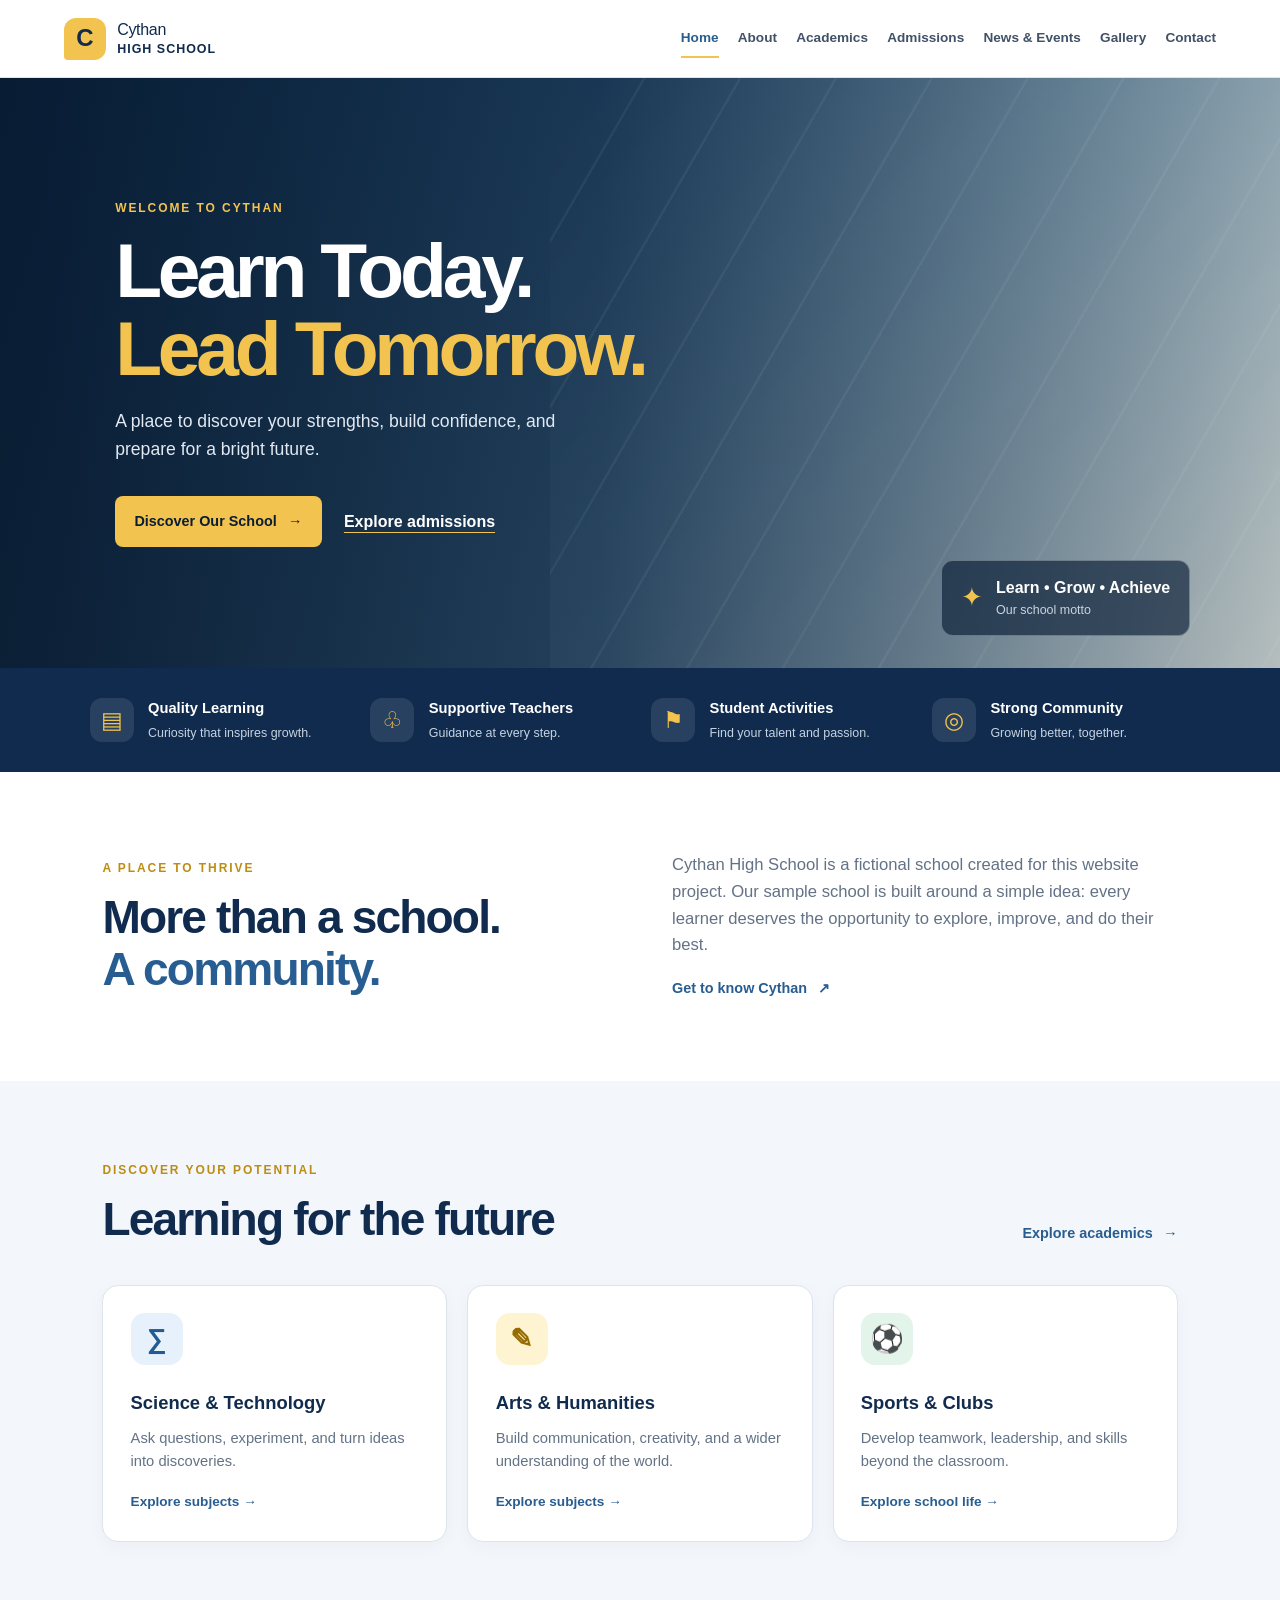
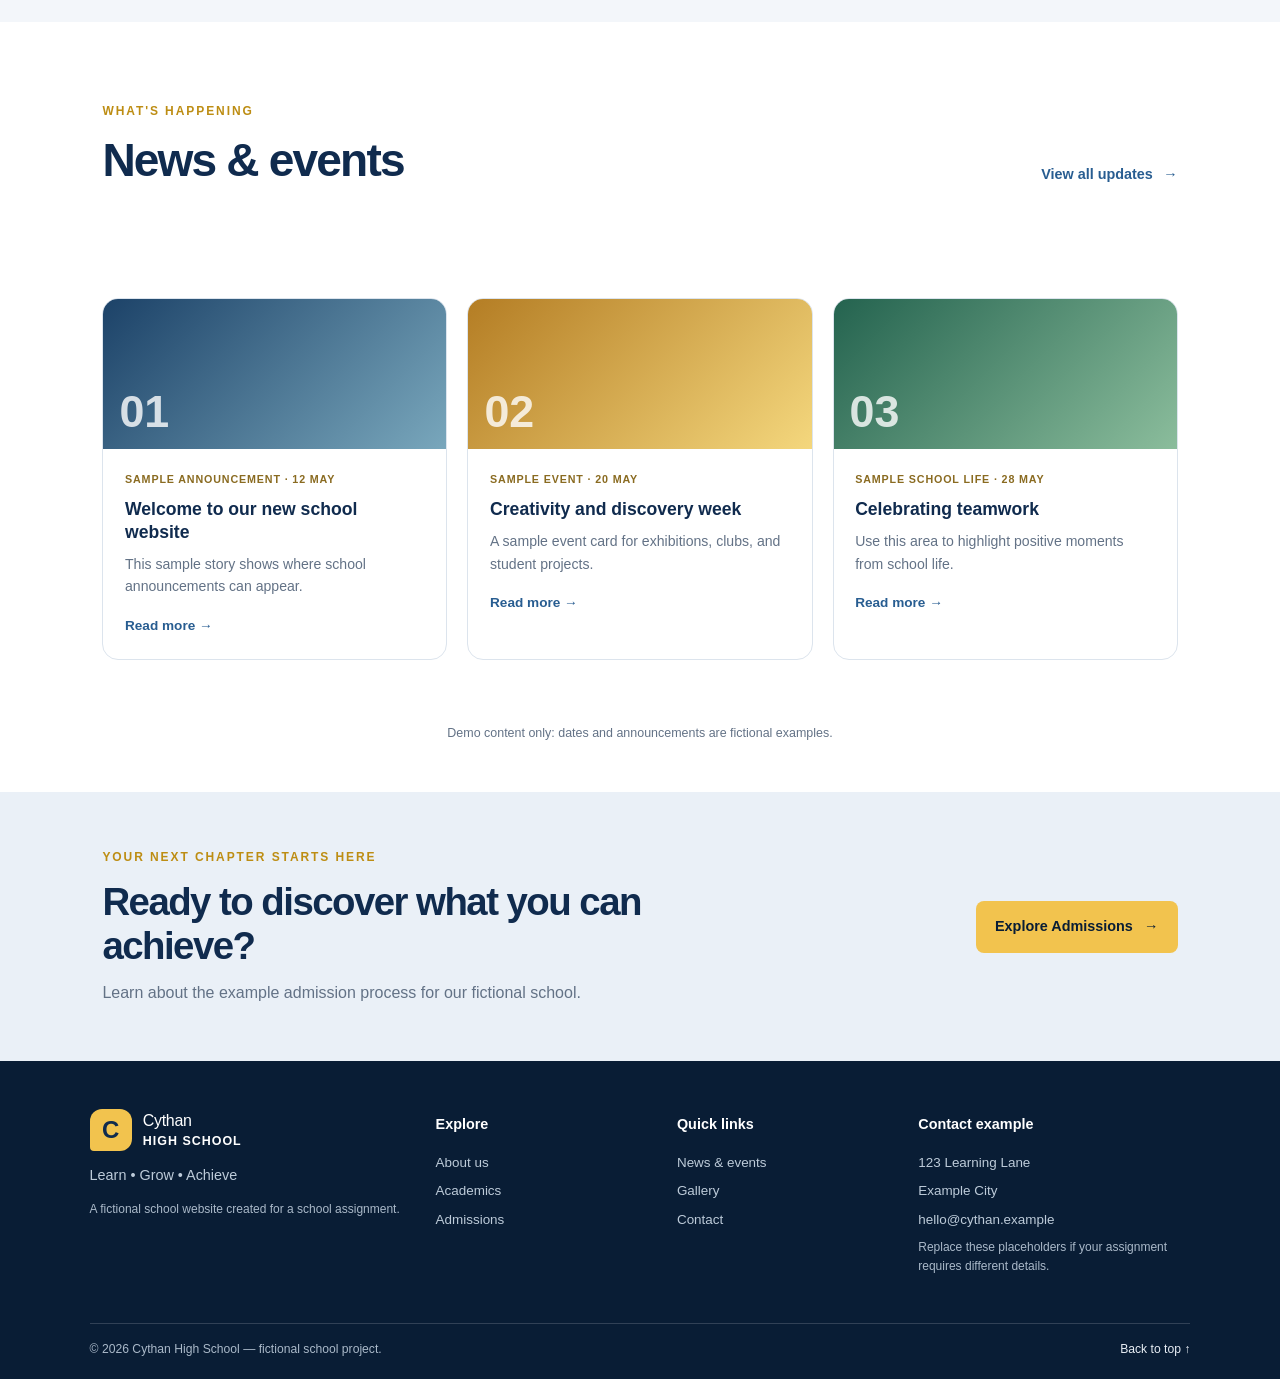
==== index.html @ 55f79c88 "Sample site" ====
<!DOCTYPE html>
<html lang="en">
<head>
  <meta charset="UTF-8">
  <meta name="viewport" content="width=device-width, initial-scale=1.0">
  <meta name="description" content="Welcome to Cythan High School — learn, grow, and achieve.">
  <title>Cythan High School | Learn • Grow • Achieve</title>
  <link rel="stylesheet" href="css/style.css">
  <script src="js/script.js" defer></script>
</head>
<body>
  <a class="skip-link" href="#main">Skip to content</a>

  <header class="site-header">
    <a class="brand" href="index.html" aria-label="Cythan High School home">
      <span class="brand-mark" aria-hidden="true">C</span>
      <span class="brand-text">Cythan <strong>High School</strong></span>
    </a>

    <button class="menu-toggle" type="button" aria-expanded="false" aria-controls="site-nav">
      <span class="menu-icon" aria-hidden="true">☰</span>
      <span class="sr-only">Toggle navigation</span>
    </button>

    <nav class="site-nav" id="site-nav" aria-label="Main navigation">
      <a class="active" href="index.html">Home</a>
      <a href="about.html">About</a>
      <a href="academics.html">Academics</a>
      <a href="admissions.html">Admissions</a>
      <a href="news.html">News &amp; Events</a>
      <a href="gallery.html">Gallery</a>
      <a href="contact.html">Contact</a>
    </nav>
  </header>

  <main id="main">
    <section class="hero">
      <div class="hero-content">
        <p class="eyebrow">WELCOME TO CYTHAN</p>
        <h1>Learn Today.<br><span>Lead Tomorrow.</span></h1>
        <p class="hero-copy">A place to discover your strengths, build confidence, and prepare for a bright future.</p>
        <div class="hero-actions">
          <a class="button button-gold" href="about.html">Discover Our School <span aria-hidden="true">→</span></a>
          <a class="text-link" href="admissions.html">Explore admissions</a>
        </div>
      </div>
      <div class="hero-note">
        <span class="note-icon" aria-hidden="true">✦</span>
        <span><strong>Learn • Grow • Achieve</strong><small>Our school motto</small></span>
      </div>
    </section>

    <section class="quick-facts" aria-label="School highlights">
      <article class="fact">
        <span class="fact-icon" aria-hidden="true">▤</span>
        <div><h2>Quality Learning</h2><p>Curiosity that inspires growth.</p></div>
      </article>
      <article class="fact">
        <span class="fact-icon" aria-hidden="true">♧</span>
        <div><h2>Supportive Teachers</h2><p>Guidance at every step.</p></div>
      </article>
      <article class="fact">
        <span class="fact-icon" aria-hidden="true">⚑</span>
        <div><h2>Student Activities</h2><p>Find your talent and passion.</p></div>
      </article>
      <article class="fact">
        <span class="fact-icon" aria-hidden="true">◎</span>
        <div><h2>Strong Community</h2><p>Growing better, together.</p></div>
      </article>
    </section>

    <section class="section intro-section">
      <div class="section-heading">
        <p class="eyebrow">A PLACE TO THRIVE</p>
        <h2>More than a school.<br><span>A community.</span></h2>
      </div>
      <div class="intro-copy">
        <p>Cythan High School is a fictional school created for this website project. Our sample school is built around a simple idea: every learner deserves the opportunity to explore, improve, and do their best.</p>
        <a class="arrow-link" href="about.html">Get to know Cythan <span aria-hidden="true">↗</span></a>
      </div>
    </section>

    <section class="section programs-section">
      <div class="section-title-row">
        <div><p class="eyebrow">DISCOVER YOUR POTENTIAL</p><h2>Learning for the future</h2></div>
        <a class="arrow-link" href="academics.html">Explore academics <span aria-hidden="true">→</span></a>
      </div>
      <div class="program-grid">
        <article class="program-card">
          <div class="program-symbol blue" aria-hidden="true">∑</div>
          <h3>Science &amp; Technology</h3>
          <p>Ask questions, experiment, and turn ideas into discoveries.</p>
          <a href="academics.html">Explore subjects <span aria-hidden="true">→</span></a>
        </article>
        <article class="program-card">
          <div class="program-symbol gold" aria-hidden="true">✎</div>
          <h3>Arts &amp; Humanities</h3>
          <p>Build communication, creativity, and a wider understanding of the world.</p>
          <a href="academics.html">Explore subjects <span aria-hidden="true">→</span></a>
        </article>
        <article class="program-card">
          <div class="program-symbol green" aria-hidden="true">⚽</div>
          <h3>Sports &amp; Clubs</h3>
          <p>Develop teamwork, leadership, and skills beyond the classroom.</p>
          <a href="gallery.html">Explore school life <span aria-hidden="true">→</span></a>
        </article>
      </div>
    </section>

    <section class="news-section">
      <div class="section section-title-row">
        <div><p class="eyebrow">WHAT'S HAPPENING</p><h2>News &amp; events</h2></div>
        <a class="arrow-link" href="news.html">View all updates <span aria-hidden="true">→</span></a>
      </div>
      <div class="section news-grid">
        <article class="news-card">
          <div class="news-art news-art-one" aria-hidden="true"><span>01</span></div>
          <div class="news-card-body"><p class="news-meta">SAMPLE ANNOUNCEMENT · 12 MAY</p><h3>Welcome to our new school website</h3><p>This sample story shows where school announcements can appear.</p><a href="news.html">Read more →</a></div>
        </article>
        <article class="news-card">
          <div class="news-art news-art-two" aria-hidden="true"><span>02</span></div>
          <div class="news-card-body"><p class="news-meta">SAMPLE EVENT · 20 MAY</p><h3>Creativity and discovery week</h3><p>A sample event card for exhibitions, clubs, and student projects.</p><a href="news.html">Read more →</a></div>
        </article>
        <article class="news-card">
          <div class="news-art news-art-three" aria-hidden="true"><span>03</span></div>
          <div class="news-card-body"><p class="news-meta">SAMPLE SCHOOL LIFE · 28 MAY</p><h3>Celebrating teamwork</h3><p>Use this area to highlight positive moments from school life.</p><a href="news.html">Read more →</a></div>
        </article>
      </div>
      <p class="sample-note">Demo content only: dates and announcements are fictional examples.</p>
    </section>

    <section class="admissions-cta">
      <div><p class="eyebrow">YOUR NEXT CHAPTER STARTS HERE</p><h2>Ready to discover what you can achieve?</h2><p>Learn about the example admission process for our fictional school.</p></div>
      <a class="button button-gold" href="admissions.html">Explore Admissions <span aria-hidden="true">→</span></a>
    </section>
  </main>

  <footer class="site-footer">
    <div class="footer-main">
      <div class="footer-brand"><a class="brand brand-light" href="index.html"><span class="brand-mark">C</span><span class="brand-text">Cythan <strong>High School</strong></span></a><p>Learn • Grow • Achieve</p><p class="footer-disclaimer">A fictional school website created for a school assignment.</p></div>
      <div><h2>Explore</h2><a href="about.html">About us</a><a href="academics.html">Academics</a><a href="admissions.html">Admissions</a></div>
      <div><h2>Quick links</h2><a href="news.html">News &amp; events</a><a href="gallery.html">Gallery</a><a href="contact.html">Contact</a></div>
      <div><h2>Contact example</h2><p>123 Learning Lane</p><p>Example City</p><p>hello@cythan.example</p><p class="footer-disclaimer">Replace these placeholders if your assignment requires different details.</p></div>
    </div>
    <div class="footer-bottom"><span>© <span id="year">2026</span> Cythan High School — fictional school project.</span><a href="#main">Back to top ↑</a></div>
  </footer>
</body>
</html>
---- css/style.css ----
:root {
  --navy: #102b4e;
  --navy-deep: #091d35;
  --blue: #285d91;
  --gold: #f2c34e;
  --gold-dark: #dcae32;
  --ink: #18283b;
  --muted: #637286;
  --paper: #ffffff;
  --soft: #f3f6fa;
  --line: #dce4ed;
  --radius: 16px;
  --shadow: 0 16px 38px rgba(16, 43, 78, .10);
}
* { box-sizing: border-box; }
html { scroll-behavior: smooth; }
body { margin: 0; color: var(--ink); background: var(--paper); font-family: Inter, "Segoe UI", Arial, sans-serif; line-height: 1.6; }
a { color: inherit; }
a:focus-visible, button:focus-visible { outline: 3px solid var(--gold-dark); outline-offset: 4px; }
.skip-link { position: absolute; left: -999px; top: 8px; z-index: 100; background: white; padding: .7rem 1rem; }
.skip-link:focus { left: 8px; }
.site-header { min-height: 78px; padding: 0 clamp(1.2rem, 5vw, 5rem); display: flex; align-items: center; justify-content: space-between; gap: 2rem; background: #fff; border-bottom: 1px solid var(--line); position: sticky; top: 0; z-index: 50; }
.brand { display: inline-flex; align-items: center; gap: .7rem; text-decoration: none; color: var(--navy); flex-shrink: 0; }
.brand-mark { width: 42px; height: 42px; border-radius: 12px 12px 12px 4px; display: grid; place-items: center; color: var(--navy); background: var(--gold); font-size: 1.5rem; font-weight: 900; }
.brand-text { display: flex; flex-direction: column; line-height: 1.15; font-size: 1rem; letter-spacing: -.02em; }
.brand-text strong { font-size: .78rem; letter-spacing: .08em; text-transform: uppercase; margin-top: .2rem; }
.site-nav { display: flex; align-items: center; gap: clamp(.6rem, 1.5vw, 1.4rem); }
.site-nav a { color: #415168; text-decoration: none; font-size: .85rem; font-weight: 650; padding: .5rem 0; border-bottom: 2px solid transparent; }
.site-nav a:hover, .site-nav a.active { color: var(--blue); border-color: var(--gold); }
.menu-toggle { display: none; border: 0; background: var(--soft); color: var(--navy); border-radius: 10px; padding: .55rem .75rem; font-size: 1.25rem; cursor: pointer; }
.sr-only { position: absolute; width: 1px; height: 1px; padding: 0; margin: -1px; overflow: hidden; clip: rect(0,0,0,0); white-space: nowrap; border: 0; }
.hero { min-height: 590px; display: flex; align-items: center; position: relative; overflow: hidden; padding: 5rem clamp(1.5rem, 9vw, 9rem); color: white; background: linear-gradient(90deg, rgba(6,25,47,.94) 0%, rgba(10,39,69,.82) 47%, rgba(10,39,69,.18) 100%), linear-gradient(135deg, #244e75, #8ba9b9 55%, #d4d9d2); }
.hero::before { content: ""; position: absolute; inset: 0 0 0 43%; opacity: .4; background: repeating-linear-gradient(120deg, transparent 0 80px, rgba(255,255,255,.13) 81px 83px), linear-gradient(135deg, transparent, rgba(255,255,255,.18)); }
.hero-content { max-width: 610px; position: relative; z-index: 1; }
.eyebrow { margin: 0 0 .8rem; color: #bd8d13; font-size: .75rem; font-weight: 850; letter-spacing: .16em; }
.hero .eyebrow { color: var(--gold); }
h1, h2, h3, p { margin-top: 0; }
.hero h1 { font-size: clamp(2.8rem, 6vw, 5.3rem); letter-spacing: -.055em; line-height: 1.02; margin: 0 0 1.25rem; }
.hero h1 span { color: var(--gold); }
.hero-copy { max-width: 490px; color: #e1e9f2; font-size: 1.1rem; }
.hero-actions { display: flex; align-items: center; gap: 1.4rem; flex-wrap: wrap; margin-top: 2rem; }
.button { display: inline-flex; justify-content: center; align-items: center; gap: .7rem; text-decoration: none; border-radius: 8px; padding: .9rem 1.2rem; font-size: .9rem; font-weight: 800; transition: transform .2s, background .2s; }
.button:hover { transform: translateY(-2px); }
.button-gold { background: var(--gold); color: var(--navy-deep); }
.button-gold:hover { background: #ffda70; }
.text-link { color: white; font-weight: 700; text-decoration-color: var(--gold); text-underline-offset: 5px; }
.hero-note { position: absolute; z-index: 1; bottom: 2rem; right: clamp(1.5rem, 7vw, 7rem); display: flex; align-items: center; gap: .8rem; padding: .9rem 1.2rem; border: 1px solid rgba(255,255,255,.3); background: rgba(9,29,53,.65); border-radius: 12px; backdrop-filter: blur(10px); }
.note-icon { color: var(--gold); font-size: 1.6rem; }
.hero-note strong, .hero-note small { display: block; }
.hero-note small { color: #c9d5e2; font-size: .78rem; }
.quick-facts { display: grid; grid-template-columns: repeat(4, 1fr); padding: 1.8rem clamp(1.5rem, 7vw, 7rem); gap: 1.4rem; background: var(--navy); color: white; }
.fact { display: flex; gap: .9rem; align-items: center; }
.fact-icon { width: 44px; height: 44px; display: grid; place-items: center; flex-shrink: 0; border-radius: 12px; background: rgba(255,255,255,.1); color: var(--gold); font-size: 1.45rem; }
.fact h2 { font-size: .92rem; margin: 0 0 .2rem; }
.fact p { font-size: .78rem; color: #c6d3e0; margin: 0; }
.section { padding: 5rem clamp(1.5rem, 8vw, 8rem); }
.intro-section { display: grid; grid-template-columns: 1fr 1fr; gap: 4rem; align-items: center; }
.section-heading h2, .section-title-row h2, .admissions-cta h2 { color: var(--navy); font-size: clamp(2rem, 3.6vw, 3.1rem); line-height: 1.13; letter-spacing: -.04em; margin: 0; }
.section-heading h2 span { color: var(--blue); }
.intro-copy p { color: var(--muted); font-size: 1.04rem; max-width: 580px; }
.arrow-link { display: inline-flex; align-items: center; gap: .65rem; color: var(--blue); font-weight: 800; font-size: .9rem; text-decoration: none; }
.arrow-link:hover { text-decoration: underline; text-underline-offset: 4px; }
.programs-section { background: var(--soft); }
.section-title-row { display: flex; justify-content: space-between; align-items: end; gap: 1.5rem; }
.program-grid { display: grid; grid-template-columns: repeat(3, 1fr); gap: 1.25rem; margin-top: 2.5rem; }
.program-card { background: white; border: 1px solid var(--line); border-radius: var(--radius); padding: 1.7rem; box-shadow: 0 5px 18px rgba(16,43,78,.035); }
.program-symbol { width: 52px; height: 52px; display: grid; place-items: center; border-radius: 14px; font-size: 1.7rem; font-weight: 800; margin-bottom: 1.4rem; }
.program-symbol.blue { color: #225a91; background: #e7f1fc; }
.program-symbol.gold { color: #966b00; background: #fff4d1; }
.program-symbol.green { color: #277457; background: #e3f5eb; }
.program-card h3 { color: var(--navy); margin-bottom: .6rem; font-size: 1.15rem; }
.program-card p { color: var(--muted); font-size: .92rem; min-height: 3.2em; }
.program-card a, .news-card-body a { color: var(--blue); font-weight: 800; text-decoration: none; font-size: .85rem; }
.program-card a:hover, .news-card-body a:hover { text-decoration: underline; }
.news-grid { display: grid; grid-template-columns: repeat(3, 1fr); gap: 1.25rem; padding-top: 2rem; }
.news-card { border: 1px solid var(--line); border-radius: var(--radius); overflow: hidden; background: white; }
.news-art { height: 150px; display: flex; align-items: end; padding: 1rem; background: linear-gradient(135deg, #1c4268, #79a7bc); }
.news-art span { color: rgba(255,255,255,.8); font-size: 2.8rem; line-height: 1; font-weight: 900; }
.news-art-two { background: linear-gradient(135deg, #b47d24, #f4d77d); }
.news-art-three { background: linear-gradient(135deg, #24634f, #8bbd9c); }
.news-card-body { padding: 1.35rem; }
.news-meta { font-size: .67rem; letter-spacing: .08em; color: #8a6b21; font-weight: 850; margin-bottom: .6rem; }
.news-card h3 { color: var(--navy); font-size: 1.1rem; line-height: 1.3; margin-bottom: .6rem; }
.news-card-body > p:not(.news-meta) { color: var(--muted); font-size: .88rem; }
.sample-note { text-align: center; color: var(--muted); font-size: .78rem; margin: -1rem 0 3rem; }
.admissions-cta { display: flex; align-items: center; justify-content: space-between; gap: 2rem; padding: 3.5rem clamp(1.5rem, 8vw, 8rem); background: #eaf0f7; }
.admissions-cta h2 { max-width: 650px; font-size: clamp(1.8rem, 3vw, 2.6rem); }
.admissions-cta p:not(.eyebrow) { color: var(--muted); margin: .8rem 0 0; }
.site-footer { background: var(--navy-deep); color: #d5dfeb; padding: 3rem clamp(1.5rem, 7vw, 7rem) 1.2rem; }
.footer-main { display: grid; grid-template-columns: 1.5fr 1fr 1fr 1.3fr; gap: 2rem; padding-bottom: 2.5rem; }
.brand-light { color: white; }
.footer-brand > p { color: #bdcbd9; margin: .8rem 0 0; font-size: .9rem; }
.footer-disclaimer { font-size: .75rem !important; color: #aab9c9 !important; }
.footer-main h2 { color: white; font-size: .9rem; margin: .2rem 0 1rem; }
.footer-main > div:not(:first-child) a, .footer-main > div:not(:first-child) p { display: block; color: #bdcbd9; font-size: .84rem; margin: .45rem 0; text-decoration: none; }
.footer-main a:hover { color: var(--gold); }
.footer-bottom { border-top: 1px solid rgba(255,255,255,.16); padding-top: 1rem; display: flex; justify-content: space-between; gap: 1rem; color: #aab9c9; font-size: .76rem; }
.footer-bottom a { color: #e7edf4; text-decoration: none; }
@media (max-width: 1050px) {
  .site-header { gap: 1rem; }
  .site-nav { gap: .8rem; }
  .site-nav a { font-size: .78rem; }
  .quick-facts { grid-template-columns: repeat(2, 1fr); }
  .footer-main { grid-template-columns: repeat(2, 1fr); }
}
@media (max-width: 760px) {
  .site-header { min-height: 70px; }
  .menu-toggle { display: block; }
  .site-nav { display: none; position: absolute; top: calc(100% + 1px); left: 0; right: 0; padding: 1rem 1.5rem 1.4rem; background: white; border-bottom: 1px solid var(--line); box-shadow: var(--shadow); flex-direction: column; align-items: stretch; gap: .25rem; }
  .site-nav.open { display: flex; }
  .site-nav a { padding: .7rem .2rem; font-size: .95rem; }
  .hero { min-height: 560px; padding: 4rem 1.5rem 7rem; }
  .hero::before { left: 15%; }
  .hero-note { left: 1.5rem; right: auto; bottom: 1.2rem; }
  .quick-facts { padding: 1.5rem; gap: 1.2rem; }
  .fact { align-items: flex-start; }
  .fact h2 { font-size: .85rem; }
  .fact p { font-size: .73rem; }
  .section { padding: 3.5rem 1.5rem; }
  .intro-section { grid-template-columns: 1fr; gap: 1.5rem; }
  .section-title-row { align-items: flex-start; flex-direction: column; }
  .program-grid, .news-grid { grid-template-columns: 1fr; }
  .program-card p { min-height: 0; }
  .news-art { height: 135px; }
  .admissions-cta { align-items: flex-start; flex-direction: column; padding: 3rem 1.5rem; }
  .footer-main { grid-template-columns: 1fr 1fr; gap: 1.7rem 1rem; }
}
@media (max-width: 420px) {
  .brand-mark { width: 37px; height: 37px; }
  .brand-text { font-size: .9rem; }
  .brand-text strong { font-size: .68rem; }
  .quick-facts { grid-template-columns: 1fr; }
  .footer-main { grid-template-columns: 1fr; }
  .footer-bottom { flex-direction: column; }
  .hero h1 { font-size: 2.65rem; }
}
@media (prefers-reduced-motion: reduce) {
  html { scroll-behavior: auto; }
  *, *::before, *::after { transition-duration: .01ms !important; animation-duration: .01ms !important; }
}
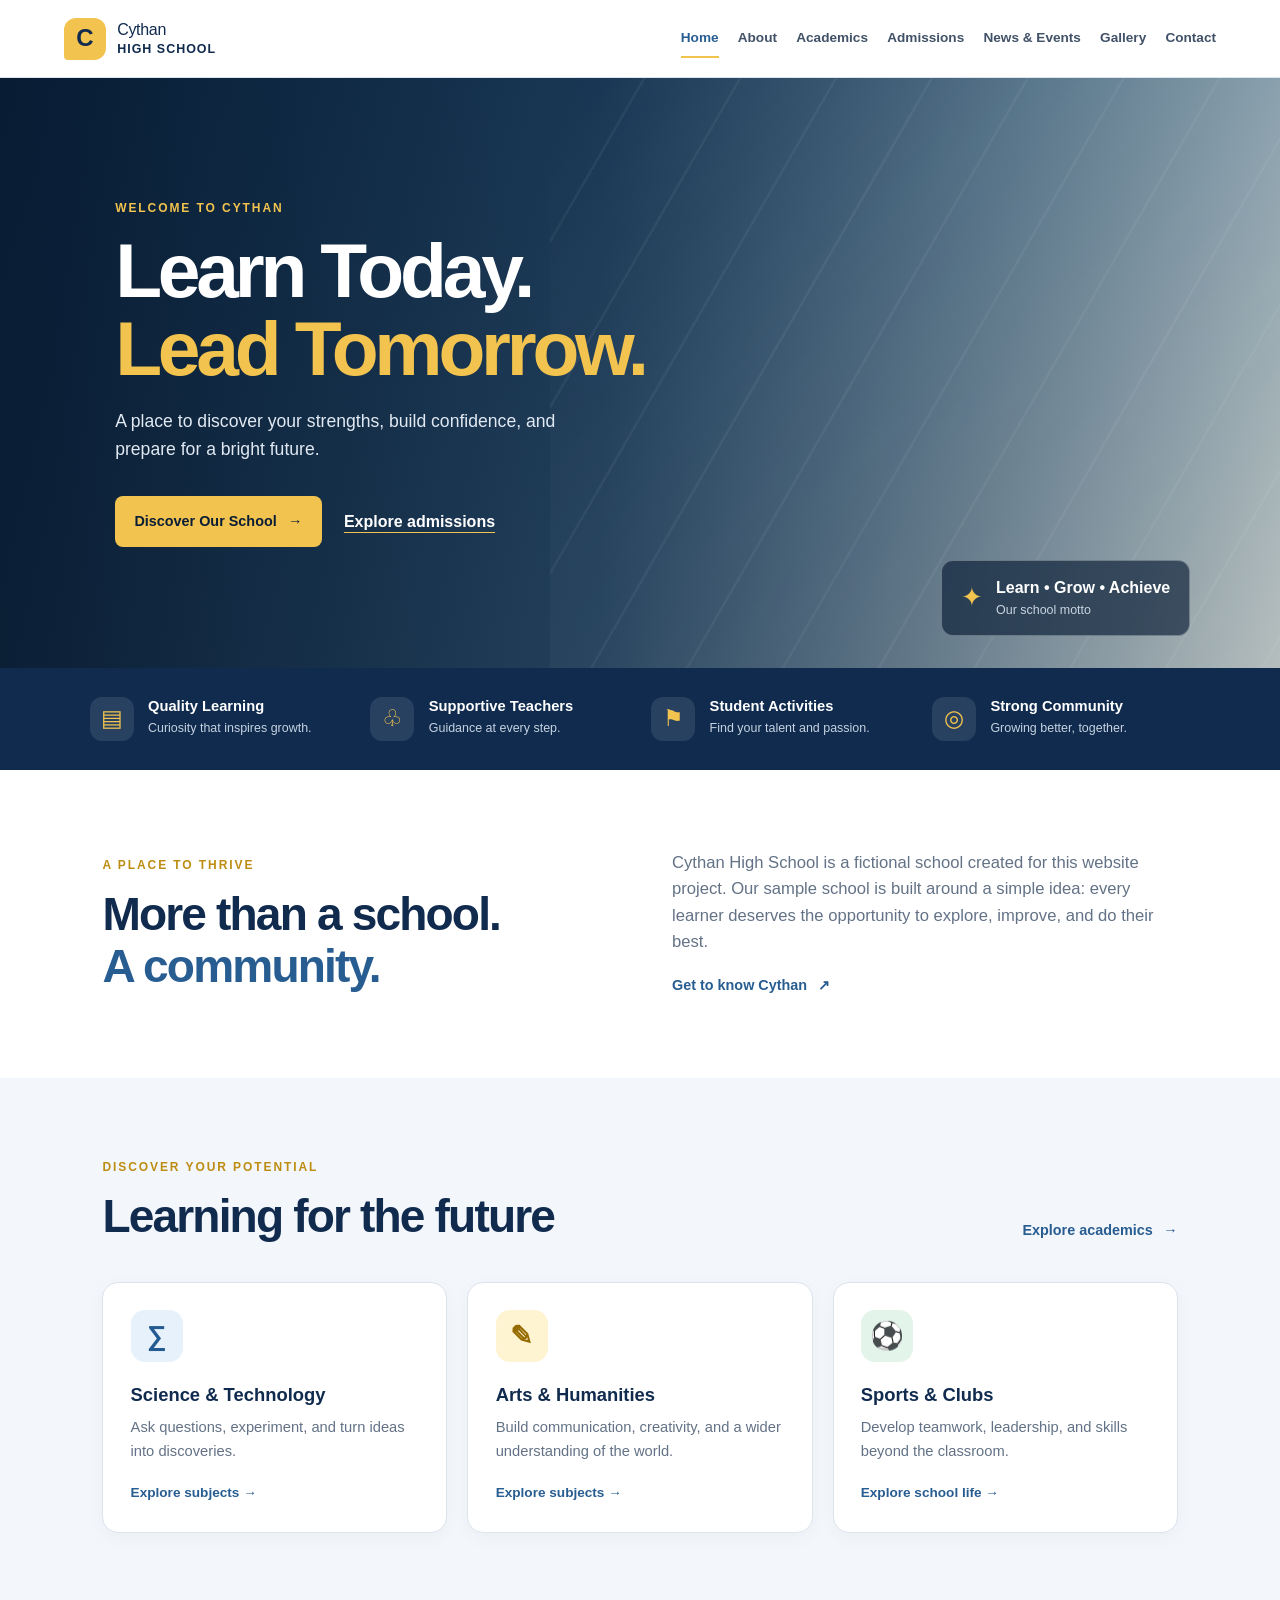
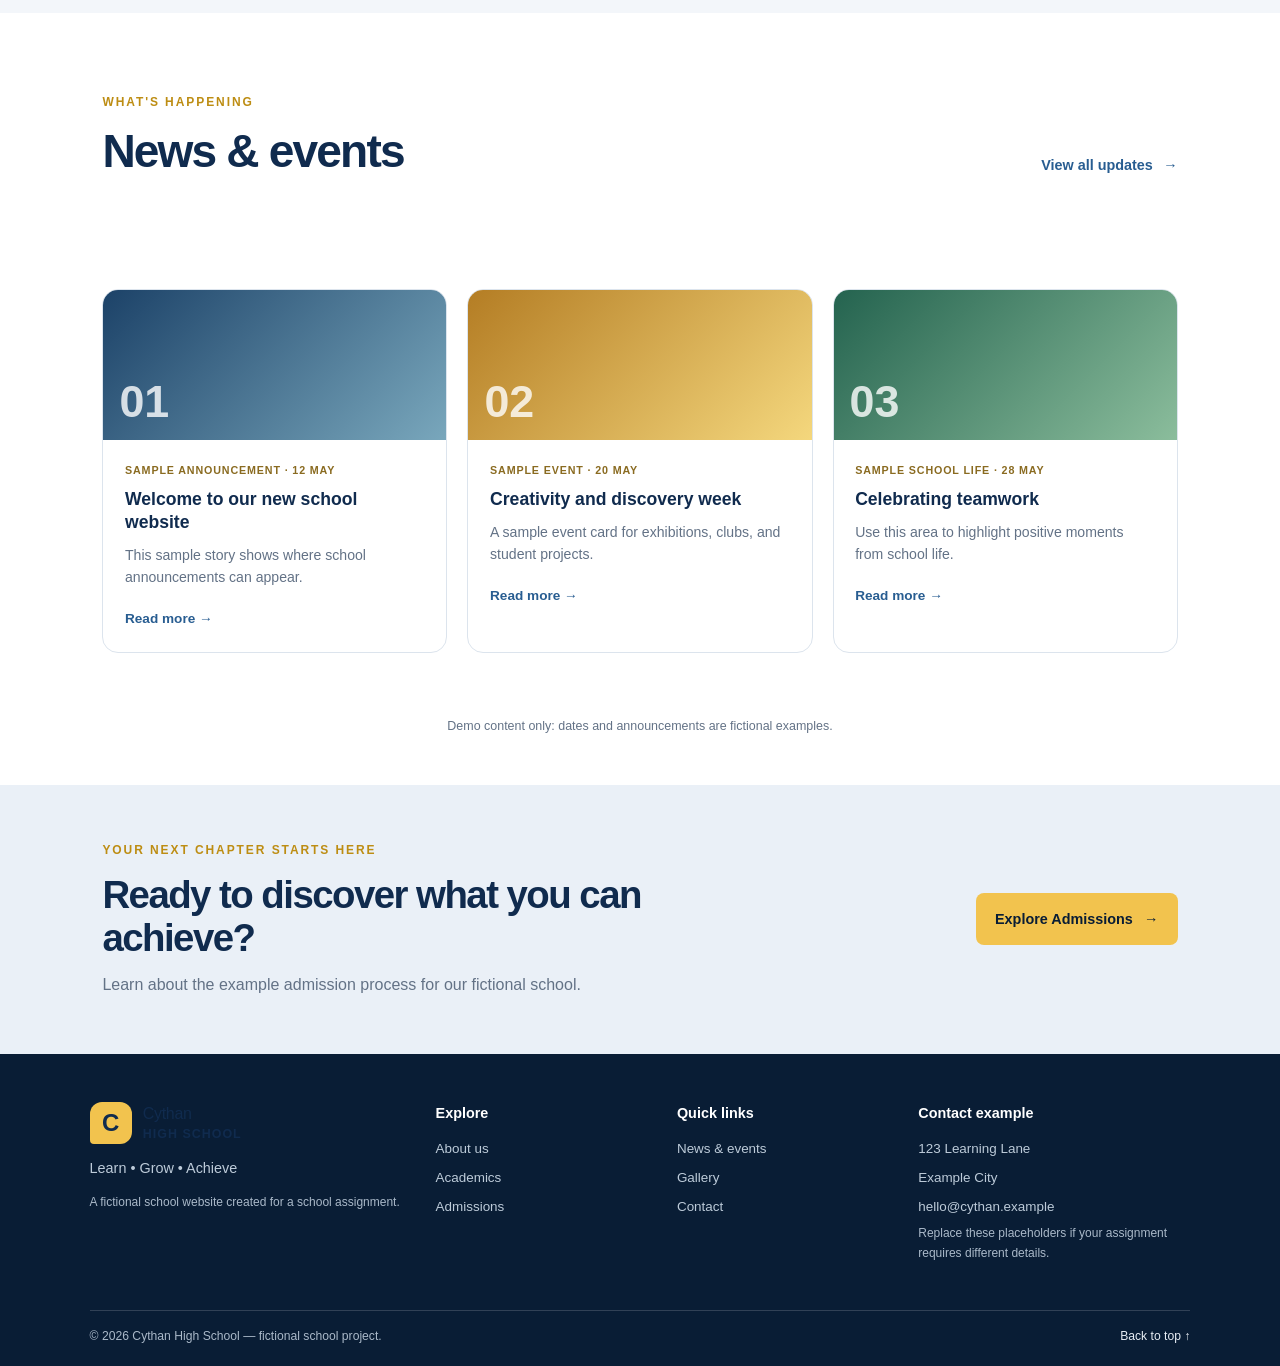
==== commit 18a01c07: "Organized CSS into separate files" ====
--- a/index.html
+++ b/index.html
@@ -4,10 +4,19 @@
   <meta charset="UTF-8">
   <meta name="viewport" content="width=device-width, initial-scale=1.0">
   <meta name="description" content="Welcome to Cythan High School — learn, grow, and achieve.">
+  
   <title>Cythan High School | Learn • Grow • Achieve</title>
-  <link rel="stylesheet" href="css/style.css">
+
+  <link rel="stylesheet" href="css/variables.css">
+  <link rel="stylesheet" href="css/reset.css">
+  <link rel="stylesheet" href="css/global.css">
+  <link rel="stylesheet" href="css/layout.css">
+  <link rel="stylesheet" href="css/components.css">
+  <link rel="stylesheet" href="css/home.css">
+    
   <script src="js/script.js" defer></script>
 </head>
+
 <body>
   <a class="skip-link" href="#main">Skip to content</a>
 
--- a/css/variables.css
+++ b/css/variables.css
@@ -0,0 +1,21 @@
+/* =========================================
+   CYTHAN HIGH SCHOOL — DESIGN VARIABLES
+   ========================================= */
+
+:root {
+  --navy: #102b4e;
+  --navy-deep: #091d35;
+  --blue: #285d91;
+  --gold: #f2c34e;
+  --gold-dark: #dcae32;
+
+  --ink: #18283b;
+  --muted: #637286;
+
+  --paper: #ffffff;
+  --soft: #f3f6fa;
+  --line: #dce4ed;
+
+  --radius: 16px;
+  --shadow: 0 16px 38px rgba(16, 43, 78, 0.10);
+}
--- a/css/global.css
+++ b/css/global.css
@@ -0,0 +1,91 @@
+/* =========================================
+   CYTHAN HIGH SCHOOL — GLOBAL STYLES
+   ========================================= */
+
+body {
+  color: var(--ink);
+  background: var(--paper);
+  font-family: Inter, "Segoe UI", Arial, sans-serif;
+  line-height: 1.6;
+}
+
+a {
+  color: inherit;
+}
+
+a:focus-visible,
+button:focus-visible {
+  outline: 3px solid var(--gold-dark);
+  outline-offset: 4px;
+}
+
+h1,
+h2,
+h3,
+p {
+  margin-bottom: 1rem;
+}
+
+h1,
+h2,
+h3 {
+  line-height: 1.2;
+}
+
+p {
+  margin-top: 0;
+}
+
+.skip-link {
+  position: absolute;
+  left: -9999px;
+  top: 8px;
+  z-index: 100;
+  padding: 0.7rem 1rem;
+  color: var(--navy);
+  background: white;
+  border: 2px solid var(--gold);
+  border-radius: 6px;
+}
+
+.skip-link:focus {
+  left: 8px;
+}
+
+.sr-only {
+  position: absolute;
+  width: 1px;
+  height: 1px;
+  padding: 0;
+  margin: -1px;
+  overflow: hidden;
+  clip: rect(0, 0, 0, 0);
+  white-space: nowrap;
+  border: 0;
+}
+
+.section {
+  padding: 5rem clamp(1.5rem, 8vw, 8rem);
+}
+
+.eyebrow {
+  margin-bottom: 0.8rem;
+  color: #bd8d13;
+  font-size: 0.75rem;
+  font-weight: 850;
+  letter-spacing: 0.16em;
+  text-transform: uppercase;
+}
+
+.sample-note {
+  margin: -1rem 0 3rem;
+  color: var(--muted);
+  font-size: 0.78rem;
+  text-align: center;
+}
+
+@media (max-width: 760px) {
+  .section {
+    padding: 3.5rem 1.5rem;
+  }
+}
--- a/css/layout.css
+++ b/css/layout.css
@@ -0,0 +1,277 @@
+/* =========================================
+   CYTHAN HIGH SCHOOL — SHARED LAYOUT
+   ========================================= */
+
+/* HEADER */
+
+.site-header {
+  position: sticky;
+  top: 0;
+  z-index: 50;
+
+  display: flex;
+  align-items: center;
+  justify-content: space-between;
+  gap: 2rem;
+
+  min-height: 78px;
+  padding: 0 clamp(1.2rem, 5vw, 5rem);
+
+  background: #ffffff;
+  border-bottom: 1px solid var(--line);
+}
+
+/* SCHOOL BRAND */
+
+.brand {
+  display: inline-flex;
+  align-items: center;
+  gap: 0.7rem;
+
+  flex-shrink: 0;
+
+  color: var(--navy);
+  text-decoration: none;
+}
+
+.brand-mark {
+  display: grid;
+  place-items: center;
+
+  width: 42px;
+  height: 42px;
+
+  color: var(--navy);
+  background: var(--gold);
+
+  border-radius: 12px 12px 12px 4px;
+
+  font-size: 1.5rem;
+  font-weight: 900;
+}
+
+.brand-text {
+  display: flex;
+  flex-direction: column;
+
+  color: var(--navy);
+  font-size: 1rem;
+  line-height: 1.15;
+  letter-spacing: -0.02em;
+}
+
+.brand-text strong {
+  margin-top: 0.2rem;
+
+  font-size: 0.78rem;
+  letter-spacing: 0.08em;
+  text-transform: uppercase;
+}
+
+/* NAVIGATION */
+
+.site-nav {
+  display: flex;
+  align-items: center;
+  gap: clamp(0.6rem, 1.5vw, 1.4rem);
+}
+
+.site-nav a {
+  padding: 0.5rem 0;
+
+  color: #415168;
+  border-bottom: 2px solid transparent;
+
+  font-size: 0.85rem;
+  font-weight: 650;
+  text-decoration: none;
+
+  transition:
+    color 0.2s ease,
+    border-color 0.2s ease;
+}
+
+.site-nav a:hover,
+.site-nav a.active {
+  color: var(--blue);
+  border-color: var(--gold);
+}
+
+.menu-toggle {
+  display: none;
+
+  padding: 0.55rem 0.75rem;
+
+  color: var(--navy);
+  background: var(--soft);
+  border: 0;
+  border-radius: 10px;
+
+  font-size: 1.25rem;
+}
+
+/* FOOTER */
+
+.site-footer {
+  padding: 3rem clamp(1.5rem, 7vw, 7rem) 1.2rem;
+
+  color: #d5dfeb;
+  background: var(--navy-deep);
+}
+
+.footer-main {
+  display: grid;
+  grid-template-columns: 1.5fr 1fr 1fr 1.3fr;
+  gap: 2rem;
+
+  padding-bottom: 2.5rem;
+}
+
+.brand-light {
+  color: #ffffff;
+}
+
+.footer-brand > p {
+  margin: 0.8rem 0 0;
+
+  color: #bdcbd9;
+  font-size: 0.9rem;
+}
+
+.footer-disclaimer {
+  color: #aab9c9 !important;
+  font-size: 0.75rem !important;
+}
+
+.footer-main h2 {
+  margin: 0.2rem 0 1rem;
+
+  color: #ffffff;
+  font-size: 0.9rem;
+}
+
+.footer-main > div:not(:first-child) a,
+.footer-main > div:not(:first-child) p {
+  display: block;
+
+  margin: 0.45rem 0;
+
+  color: #bdcbd9;
+  font-size: 0.84rem;
+  text-decoration: none;
+}
+
+.footer-main a:hover {
+  color: var(--gold);
+}
+
+.footer-bottom {
+  display: flex;
+  justify-content: space-between;
+  gap: 1rem;
+
+  padding-top: 1rem;
+
+  color: #aab9c9;
+  border-top: 1px solid rgba(255, 255, 255, 0.16);
+
+  font-size: 0.76rem;
+}
+
+.footer-bottom a {
+  color: #e7edf4;
+  text-decoration: none;
+}
+
+.footer-bottom a:hover {
+  color: var(--gold);
+}
+
+/* TABLETS AND SMALL LAPTOPS */
+
+@media (max-width: 1050px) {
+  .site-header {
+    gap: 1rem;
+  }
+
+  .site-nav {
+    gap: 0.8rem;
+  }
+
+  .site-nav a {
+    font-size: 0.78rem;
+  }
+
+  .footer-main {
+    grid-template-columns: repeat(2, 1fr);
+  }
+}
+
+/* MOBILE NAVIGATION */
+
+@media (max-width: 760px) {
+  .site-header {
+    min-height: 70px;
+  }
+
+  .menu-toggle {
+    display: block;
+  }
+
+  .site-nav {
+    display: none;
+    position: absolute;
+    top: calc(100% + 1px);
+    left: 0;
+    right: 0;
+
+    flex-direction: column;
+    align-items: stretch;
+    gap: 0.25rem;
+
+    padding: 1rem 1.5rem 1.4rem;
+
+    background: #ffffff;
+    border-bottom: 1px solid var(--line);
+    box-shadow: var(--shadow);
+  }
+
+  .site-nav.open {
+    display: flex;
+  }
+
+  .site-nav a {
+    padding: 0.7rem 0.2rem;
+    font-size: 0.95rem;
+  }
+
+  .footer-main {
+    grid-template-columns: repeat(2, 1fr);
+    gap: 1.7rem 1rem;
+  }
+}
+
+/* SMALL PHONES */
+
+@media (max-width: 420px) {
+  .brand-mark {
+    width: 37px;
+    height: 37px;
+  }
+
+  .brand-text {
+    font-size: 0.9rem;
+  }
+
+  .brand-text strong {
+    font-size: 0.68rem;
+  }
+
+  .footer-main {
+    grid-template-columns: 1fr;
+  }
+
+  .footer-bottom {
+    flex-direction: column;
+  }
+}
--- a/css/components.css
+++ b/css/components.css
@@ -0,0 +1,192 @@
+/* =========================================
+   CYTHAN HIGH SCHOOL — REUSABLE COMPONENTS
+   ========================================= */
+
+/* BUTTONS */
+
+.button {
+  display: inline-flex;
+  align-items: center;
+  justify-content: center;
+  gap: 0.7rem;
+
+  padding: 0.9rem 1.2rem;
+
+  border: 0;
+  border-radius: 8px;
+
+  font-size: 0.9rem;
+  font-weight: 800;
+  text-decoration: none;
+
+  transition:
+    transform 0.2s ease,
+    background 0.2s ease;
+}
+
+.button:hover {
+  transform: translateY(-2px);
+}
+
+.button-gold {
+  color: var(--navy-deep);
+  background: var(--gold);
+}
+
+.button-gold:hover {
+  background: #ffda70;
+}
+
+/* LINKS */
+
+.arrow-link {
+  display: inline-flex;
+  align-items: center;
+  gap: 0.65rem;
+
+  color: var(--blue);
+  font-size: 0.9rem;
+  font-weight: 800;
+  text-decoration: none;
+}
+
+.arrow-link:hover {
+  text-decoration: underline;
+  text-underline-offset: 4px;
+}
+
+/* SECTION HEADINGS */
+
+.section-heading h2,
+.section-title-row h2,
+.admissions-cta h2 {
+  margin: 0;
+
+  color: var(--navy);
+  font-size: clamp(2rem, 3.6vw, 3.1rem);
+  line-height: 1.13;
+  letter-spacing: -0.04em;
+}
+
+.section-heading h2 span {
+  color: var(--blue);
+}
+
+.section-title-row {
+  display: flex;
+  align-items: flex-end;
+  justify-content: space-between;
+  gap: 1.5rem;
+}
+
+/* QUICK FACTS */
+
+.quick-facts {
+  display: grid;
+  grid-template-columns: repeat(4, 1fr);
+  gap: 1.4rem;
+
+  padding: 1.8rem clamp(1.5rem, 7vw, 7rem);
+
+  color: #ffffff;
+  background: var(--navy);
+}
+
+.fact {
+  display: flex;
+  align-items: center;
+  gap: 0.9rem;
+}
+
+.fact-icon {
+  display: grid;
+  place-items: center;
+  flex-shrink: 0;
+
+  width: 44px;
+  height: 44px;
+
+  color: var(--gold);
+  background: rgba(255, 255, 255, 0.1);
+  border-radius: 12px;
+
+  font-size: 1.45rem;
+}
+
+.fact h2 {
+  margin: 0 0 0.2rem;
+  font-size: 0.92rem;
+}
+
+.fact p {
+  margin: 0;
+  color: #c6d3e0;
+  font-size: 0.78rem;
+}
+
+/* SHARED CTA */
+
+.admissions-cta {
+  display: flex;
+  align-items: center;
+  justify-content: space-between;
+  gap: 2rem;
+
+  padding: 3.5rem clamp(1.5rem, 8vw, 8rem);
+
+  background: #eaf0f7;
+}
+
+.admissions-cta h2 {
+  max-width: 650px;
+  font-size: clamp(1.8rem, 3vw, 2.6rem);
+}
+
+.admissions-cta p:not(.eyebrow) {
+  margin: 0.8rem 0 0;
+  color: var(--muted);
+}
+
+/* SHARED RESPONSIVE COMPONENTS */
+
+@media (max-width: 1050px) {
+  .quick-facts {
+    grid-template-columns: repeat(2, 1fr);
+  }
+}
+
+@media (max-width: 760px) {
+  .quick-facts {
+    padding: 1.5rem;
+    gap: 1.2rem;
+  }
+
+  .fact {
+    align-items: flex-start;
+  }
+
+  .fact h2 {
+    font-size: 0.85rem;
+  }
+
+  .fact p {
+    font-size: 0.73rem;
+  }
+
+  .section-title-row {
+    align-items: flex-start;
+    flex-direction: column;
+  }
+
+  .admissions-cta {
+    align-items: flex-start;
+    flex-direction: column;
+    padding: 3rem 1.5rem;
+  }
+}
+
+@media (max-width: 420px) {
+  .quick-facts {
+    grid-template-columns: 1fr;
+  }
+}
--- a/css/home.css
+++ b/css/home.css
@@ -0,0 +1,345 @@
+/* =========================================
+   CYTHAN HIGH SCHOOL — HOME PAGE
+   ========================================= */
+
+/* HERO */
+
+.hero {
+  position: relative;
+  display: flex;
+  align-items: center;
+  overflow: hidden;
+
+  min-height: 590px;
+  padding: 5rem clamp(1.5rem, 9vw, 9rem);
+
+  color: #ffffff;
+
+  background:
+    linear-gradient(
+      90deg,
+      rgba(6, 25, 47, 0.94) 0%,
+      rgba(10, 39, 69, 0.82) 47%,
+      rgba(10, 39, 69, 0.18) 100%
+    ),
+    linear-gradient(
+      135deg,
+      #244e75,
+      #8ba9b9 55%,
+      #d4d9d2
+    );
+}
+
+.hero::before {
+  position: absolute;
+  inset: 0 0 0 43%;
+
+  content: "";
+  opacity: 0.4;
+
+  background:
+    repeating-linear-gradient(
+      120deg,
+      transparent 0 80px,
+      rgba(255, 255, 255, 0.13) 81px 83px
+    ),
+    linear-gradient(
+      135deg,
+      transparent,
+      rgba(255, 255, 255, 0.18)
+    );
+}
+
+.hero-content {
+  position: relative;
+  z-index: 1;
+  max-width: 610px;
+}
+
+.hero .eyebrow {
+  color: var(--gold);
+}
+
+.hero h1 {
+  margin: 0 0 1.25rem;
+
+  font-size: clamp(2.8rem, 6vw, 5.3rem);
+  line-height: 1.02;
+  letter-spacing: -0.055em;
+}
+
+.hero h1 span {
+  color: var(--gold);
+}
+
+.hero-copy {
+  max-width: 490px;
+
+  color: #e1e9f2;
+  font-size: 1.1rem;
+}
+
+.hero-actions {
+  display: flex;
+  align-items: center;
+  flex-wrap: wrap;
+  gap: 1.4rem;
+
+  margin-top: 2rem;
+}
+
+.text-link {
+  color: #ffffff;
+  font-weight: 700;
+  text-decoration-color: var(--gold);
+  text-underline-offset: 5px;
+}
+
+.text-link:hover {
+  color: var(--gold);
+}
+
+/* HERO NOTE */
+
+.hero-note {
+  position: absolute;
+  z-index: 1;
+  right: clamp(1.5rem, 7vw, 7rem);
+  bottom: 2rem;
+
+  display: flex;
+  align-items: center;
+  gap: 0.8rem;
+
+  padding: 0.9rem 1.2rem;
+
+  background: rgba(9, 29, 53, 0.65);
+  border: 1px solid rgba(255, 255, 255, 0.3);
+  border-radius: 12px;
+
+  backdrop-filter: blur(10px);
+}
+
+.note-icon {
+  color: var(--gold);
+  font-size: 1.6rem;
+}
+
+.hero-note strong,
+.hero-note small {
+  display: block;
+}
+
+.hero-note small {
+  color: #c9d5e2;
+  font-size: 0.78rem;
+}
+
+/* INTRODUCTION */
+
+.intro-section {
+  display: grid;
+  grid-template-columns: 1fr 1fr;
+  align-items: center;
+  gap: 4rem;
+}
+
+.intro-copy p {
+  max-width: 580px;
+
+  color: var(--muted);
+  font-size: 1.04rem;
+}
+
+/* ACADEMIC PROGRAMS */
+
+.programs-section {
+  background: var(--soft);
+}
+
+.program-grid {
+  display: grid;
+  grid-template-columns: repeat(3, 1fr);
+  gap: 1.25rem;
+
+  margin-top: 2.5rem;
+}
+
+.program-card {
+  padding: 1.7rem;
+
+  background: #ffffff;
+  border: 1px solid var(--line);
+  border-radius: var(--radius);
+
+  box-shadow: 0 5px 18px rgba(16, 43, 78, 0.035);
+}
+
+.program-symbol {
+  display: grid;
+  place-items: center;
+
+  width: 52px;
+  height: 52px;
+
+  margin-bottom: 1.4rem;
+
+  border-radius: 14px;
+
+  font-size: 1.7rem;
+  font-weight: 800;
+}
+
+.program-symbol.blue {
+  color: #225a91;
+  background: #e7f1fc;
+}
+
+.program-symbol.gold {
+  color: #966b00;
+  background: #fff4d1;
+}
+
+.program-symbol.green {
+  color: #277457;
+  background: #e3f5eb;
+}
+
+.program-card h3 {
+  margin-bottom: 0.6rem;
+
+  color: var(--navy);
+  font-size: 1.15rem;
+}
+
+.program-card p {
+  min-height: 3.2em;
+  color: var(--muted);
+  font-size: 0.92rem;
+}
+
+.program-card a,
+.news-card-body a {
+  color: var(--blue);
+  font-size: 0.85rem;
+  font-weight: 800;
+  text-decoration: none;
+}
+
+.program-card a:hover,
+.news-card-body a:hover {
+  text-decoration: underline;
+  text-underline-offset: 3px;
+}
+
+/* NEWS AND EVENTS */
+
+.news-grid {
+  display: grid;
+  grid-template-columns: repeat(3, 1fr);
+  gap: 1.25rem;
+
+  padding-top: 2rem;
+}
+
+.news-card {
+  overflow: hidden;
+
+  background: #ffffff;
+  border: 1px solid var(--line);
+  border-radius: var(--radius);
+}
+
+.news-art {
+  display: flex;
+  align-items: flex-end;
+
+  height: 150px;
+  padding: 1rem;
+
+  background: linear-gradient(135deg, #1c4268, #79a7bc);
+}
+
+.news-art span {
+  color: rgba(255, 255, 255, 0.8);
+  font-size: 2.8rem;
+  font-weight: 900;
+  line-height: 1;
+}
+
+.news-art-two {
+  background: linear-gradient(135deg, #b47d24, #f4d77d);
+}
+
+.news-art-three {
+  background: linear-gradient(135deg, #24634f, #8bbd9c);
+}
+
+.news-card-body {
+  padding: 1.35rem;
+}
+
+.news-meta {
+  margin-bottom: 0.6rem;
+
+  color: #8a6b21;
+  font-size: 0.67rem;
+  font-weight: 850;
+  letter-spacing: 0.08em;
+}
+
+.news-card h3 {
+  margin-bottom: 0.6rem;
+
+  color: var(--navy);
+  font-size: 1.1rem;
+  line-height: 1.3;
+}
+
+.news-card-body > p:not(.news-meta) {
+  color: var(--muted);
+  font-size: 0.88rem;
+}
+
+/* HOME PAGE RESPONSIVE STYLES */
+
+@media (max-width: 760px) {
+  .hero {
+    min-height: 560px;
+    padding: 4rem 1.5rem 7rem;
+  }
+
+  .hero::before {
+    left: 15%;
+  }
+
+  .hero-note {
+    right: auto;
+    bottom: 1.2rem;
+    left: 1.5rem;
+  }
+
+  .intro-section {
+    grid-template-columns: 1fr;
+    gap: 1.5rem;
+  }
+
+  .program-grid,
+  .news-grid {
+    grid-template-columns: 1fr;
+  }
+
+  .program-card p {
+    min-height: 0;
+  }
+
+  .news-art {
+    height: 135px;
+  }
+}
+
+@media (max-width: 420px) {
+  .hero h1 {
+    font-size: 2.65rem;
+  }
+}
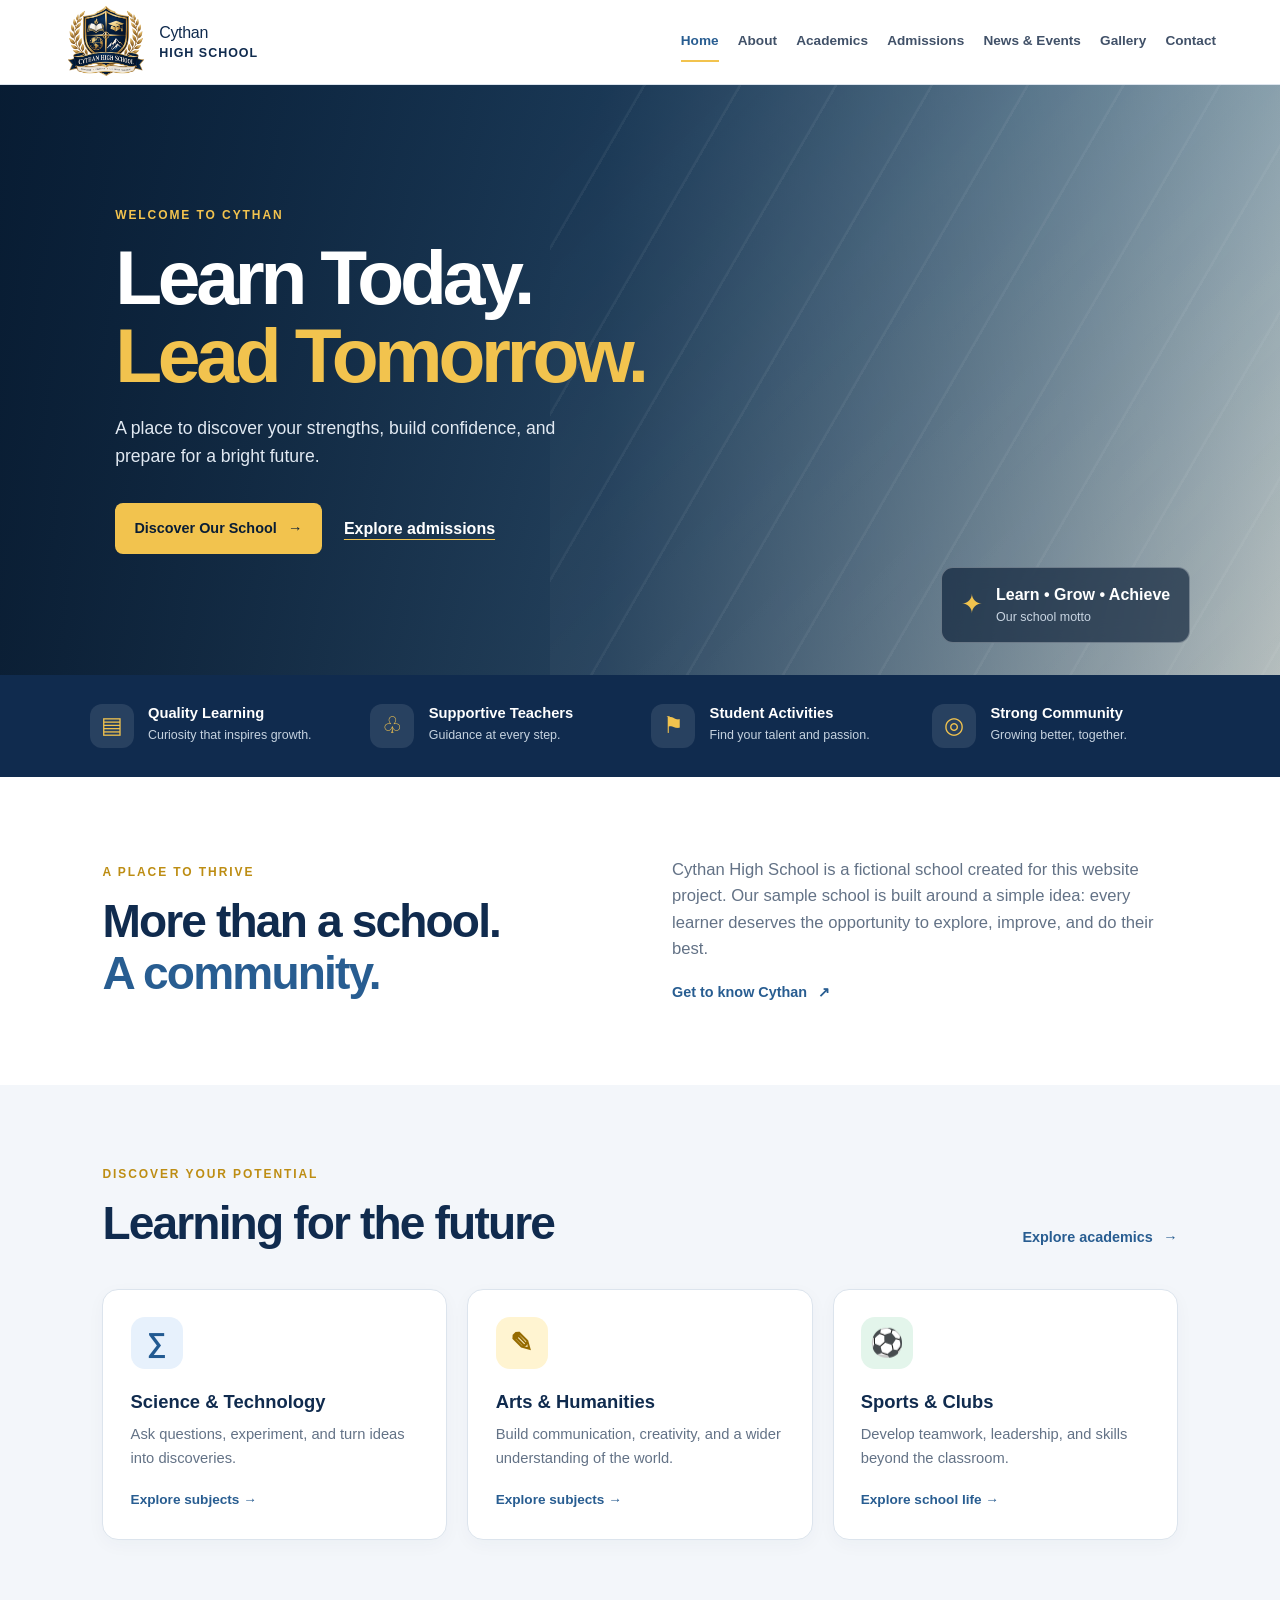
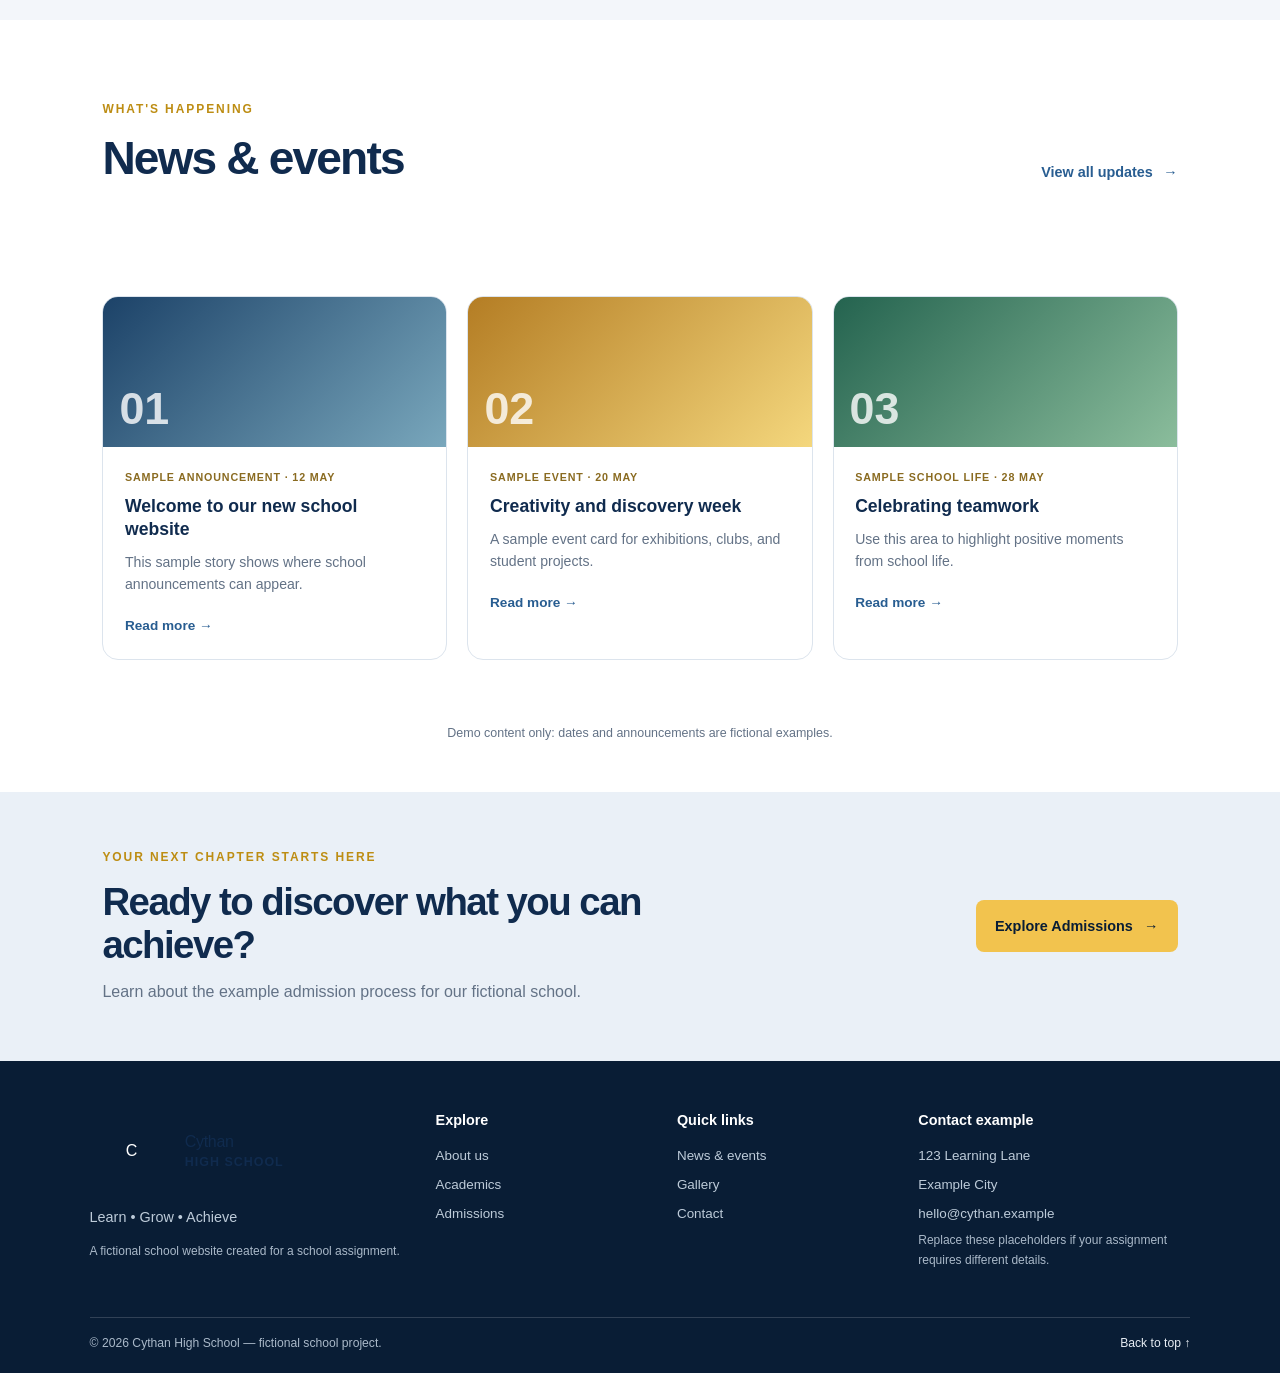
==== commit d1e6560e: "feat: added school logo to header" ====
--- a/index.html
+++ b/index.html
@@ -6,6 +6,8 @@
   <meta name="description" content="Welcome to Cythan High School — learn, grow, and achieve.">
   
   <title>Cythan High School | Learn • Grow • Achieve</title>
+  <link rel="icon" type="image/png" href="Cythan High School Crest Emblem.png">
+
 
   <link rel="stylesheet" href="css/variables.css">
   <link rel="stylesheet" href="css/reset.css">
@@ -22,7 +24,9 @@
 
   <header class="site-header">
     <a class="brand" href="index.html" aria-label="Cythan High School home">
-      <span class="brand-mark" aria-hidden="true">C</span>
+      <span class="brand-mark" aria-hidden="true">
+        <img src="Cythan High School Crest Emblem.png" alt="school-logo"></img>
+      </span>
       <span class="brand-text">Cythan <strong>High School</strong></span>
     </a>
 
@@ -32,7 +36,7 @@
     </button>
 
     <nav class="site-nav" id="site-nav" aria-label="Main navigation">
-      <a class="active" href="index.html">Home</a>
+      <a class="active" href="index.html" aria-current="page">Home</a>
       <a href="about.html">About</a>
       <a href="academics.html">Academics</a>
       <a href="admissions.html">Admissions</a>
--- a/css/layout.css
+++ b/css/layout.css
@@ -38,16 +38,18 @@
   display: grid;
   place-items: center;
 
-  width: 42px;
-  height: 42px;
-
-  color: var(--navy);
-  background: var(--gold);
+  width: 84px;
+  height: 84px;
+
+/* 
+  color: var(--navy);
+  background: var(--gold); 
 
   border-radius: 12px 12px 12px 4px;
 
   font-size: 1.5rem;
   font-weight: 900;
+*/
 }
 
 .brand-text {
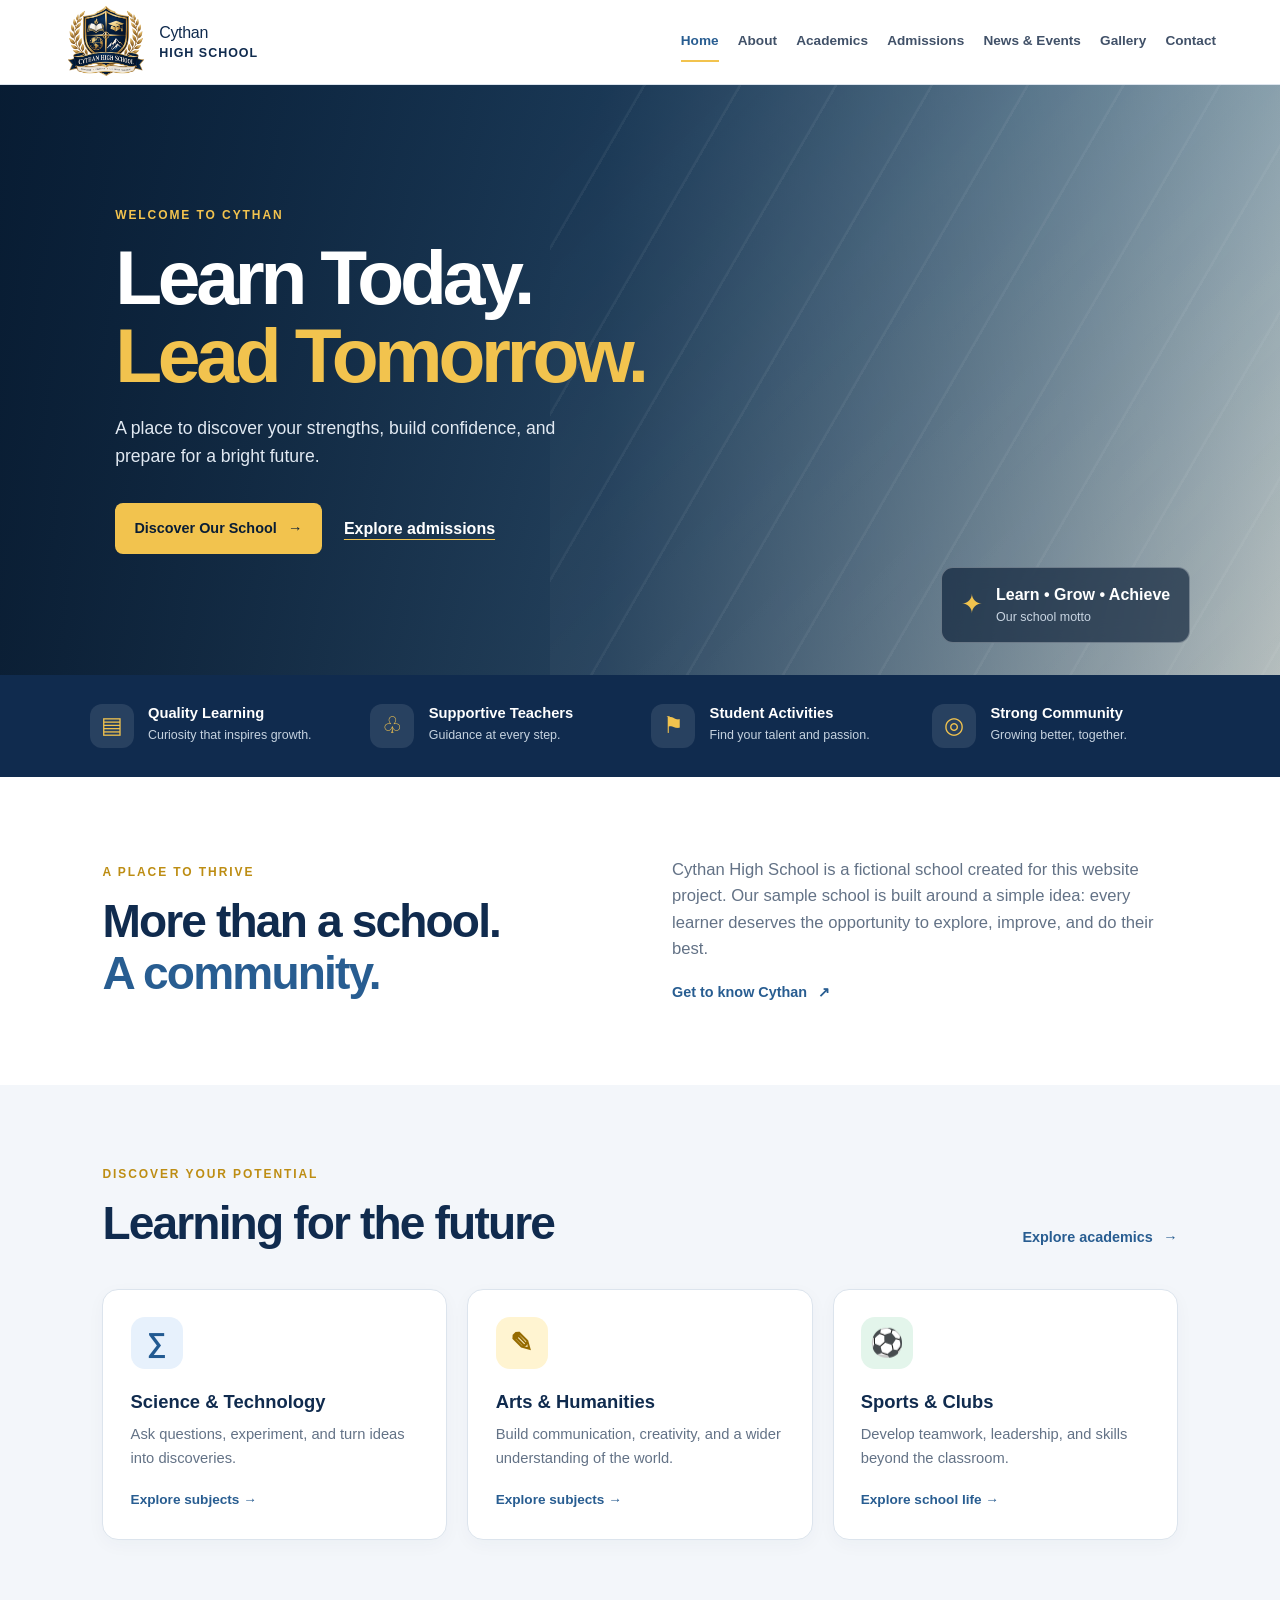
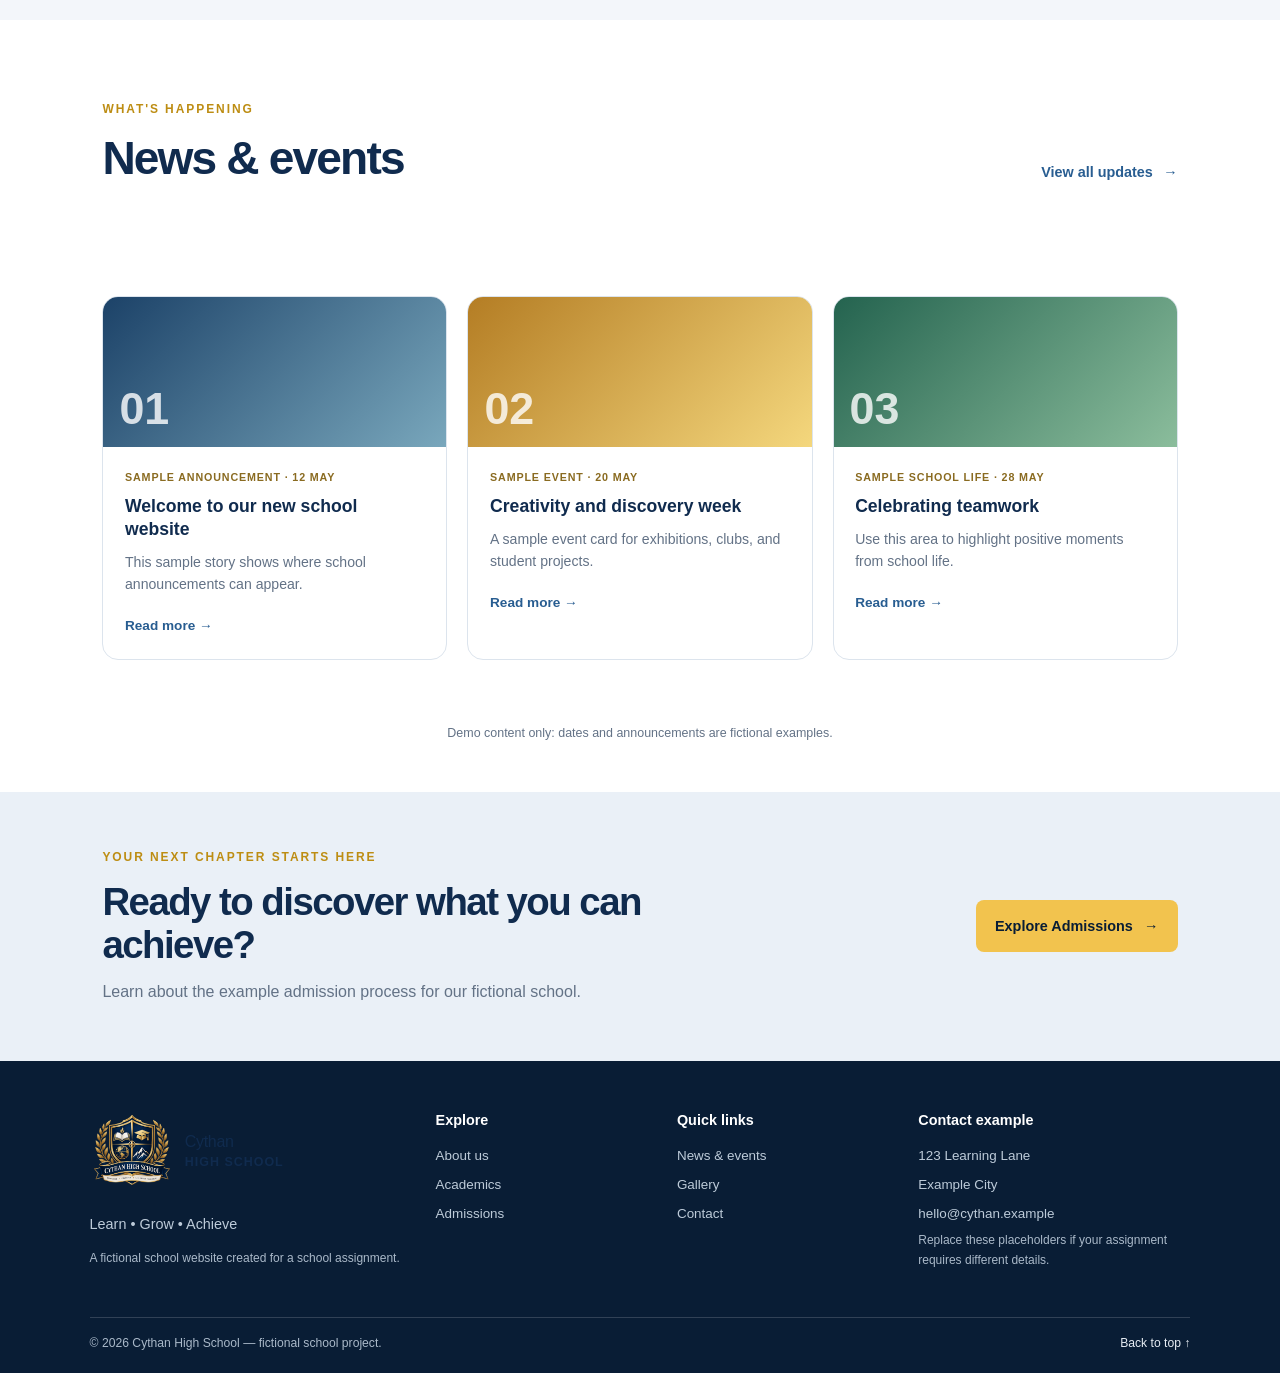
==== commit 80da75f9: "Update logo at footer" ====
--- a/index.html
+++ b/index.html
@@ -150,7 +150,11 @@
 
   <footer class="site-footer">
     <div class="footer-main">
-      <div class="footer-brand"><a class="brand brand-light" href="index.html"><span class="brand-mark">C</span><span class="brand-text">Cythan <strong>High School</strong></span></a><p>Learn • Grow • Achieve</p><p class="footer-disclaimer">A fictional school website created for a school assignment.</p></div>
+      <div class="footer-brand"><a class="brand brand-light" href="index.html">
+      <span class="brand-mark" aria-hidden="true">
+        <img src="Cythan High School Crest Emblem.png" alt="school-logo"></img>
+      </span>
+<span class="brand-text">Cythan <strong>High School</strong></span></a><p>Learn • Grow • Achieve</p><p class="footer-disclaimer">A fictional school website created for a school assignment.</p></div>
       <div><h2>Explore</h2><a href="about.html">About us</a><a href="academics.html">Academics</a><a href="admissions.html">Admissions</a></div>
       <div><h2>Quick links</h2><a href="news.html">News &amp; events</a><a href="gallery.html">Gallery</a><a href="contact.html">Contact</a></div>
       <div><h2>Contact example</h2><p>123 Learning Lane</p><p>Example City</p><p>hello@cythan.example</p><p class="footer-disclaimer">Replace these placeholders if your assignment requires different details.</p></div>
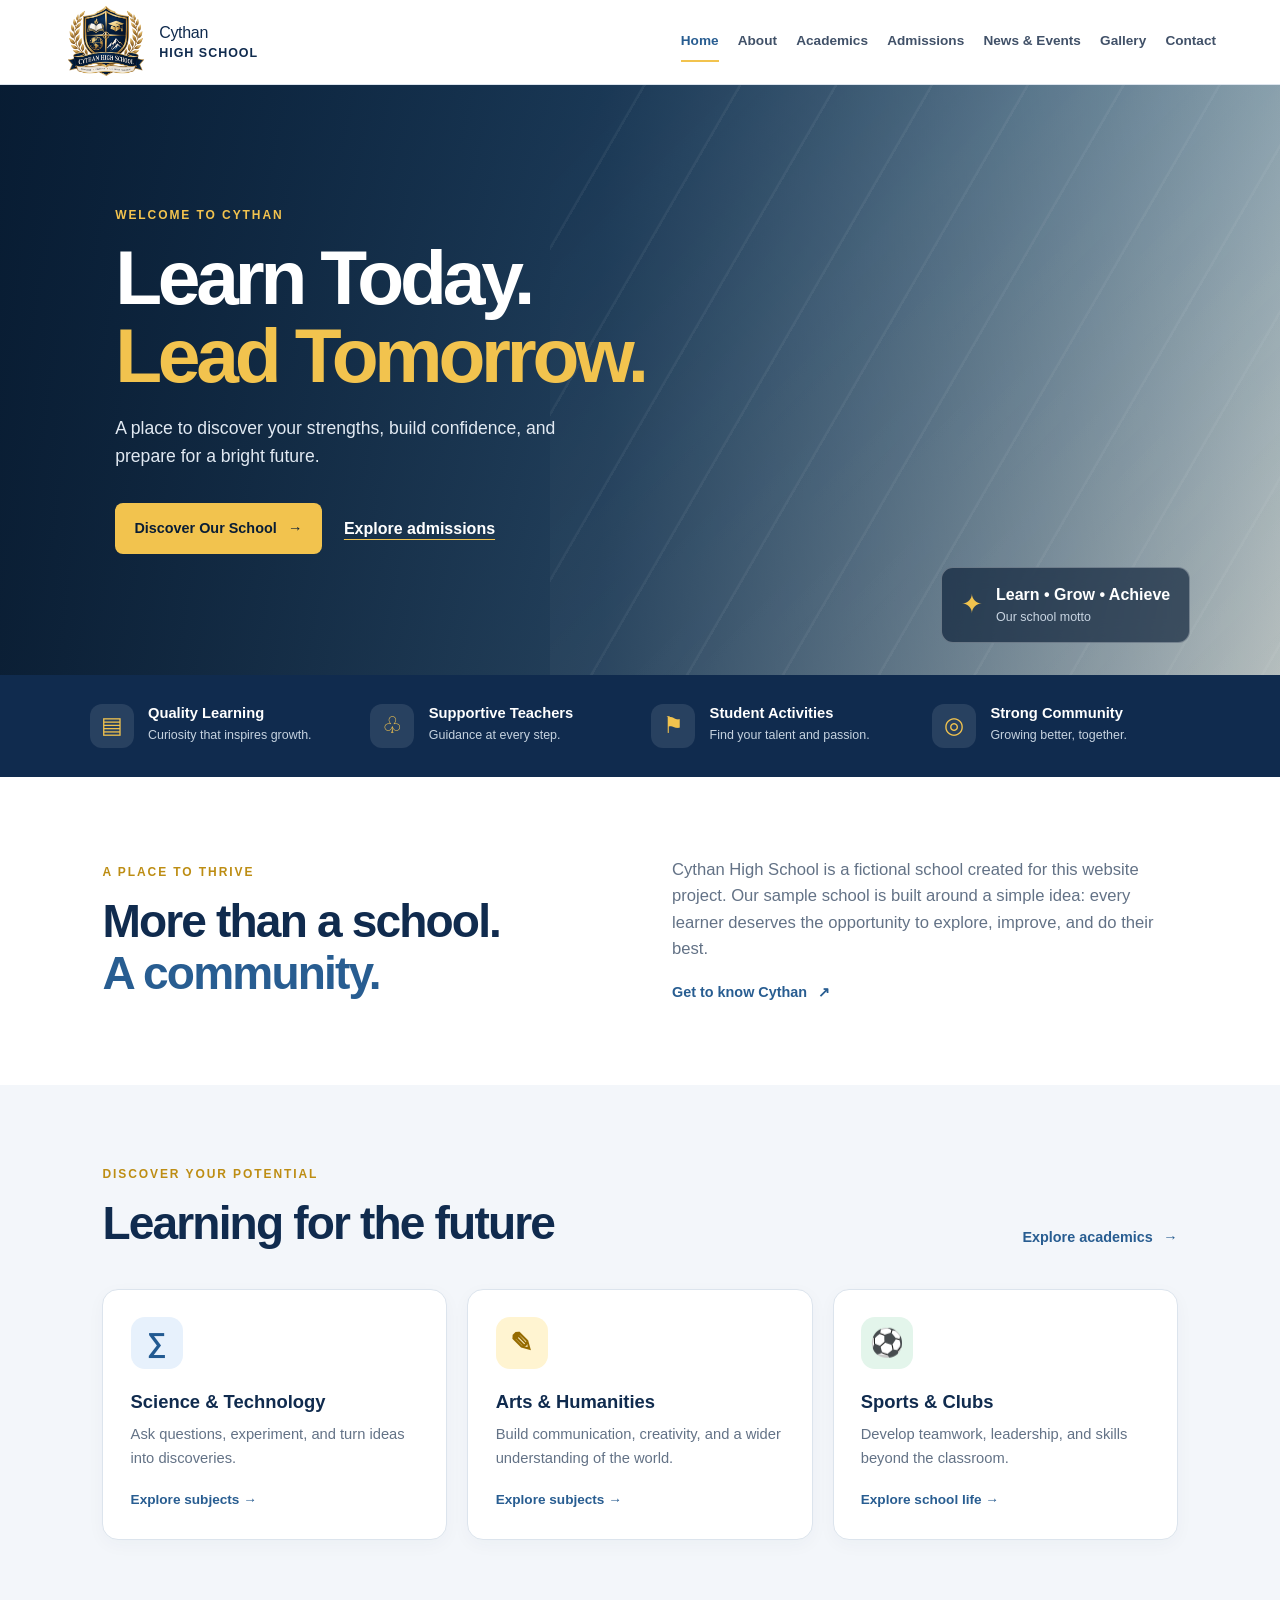
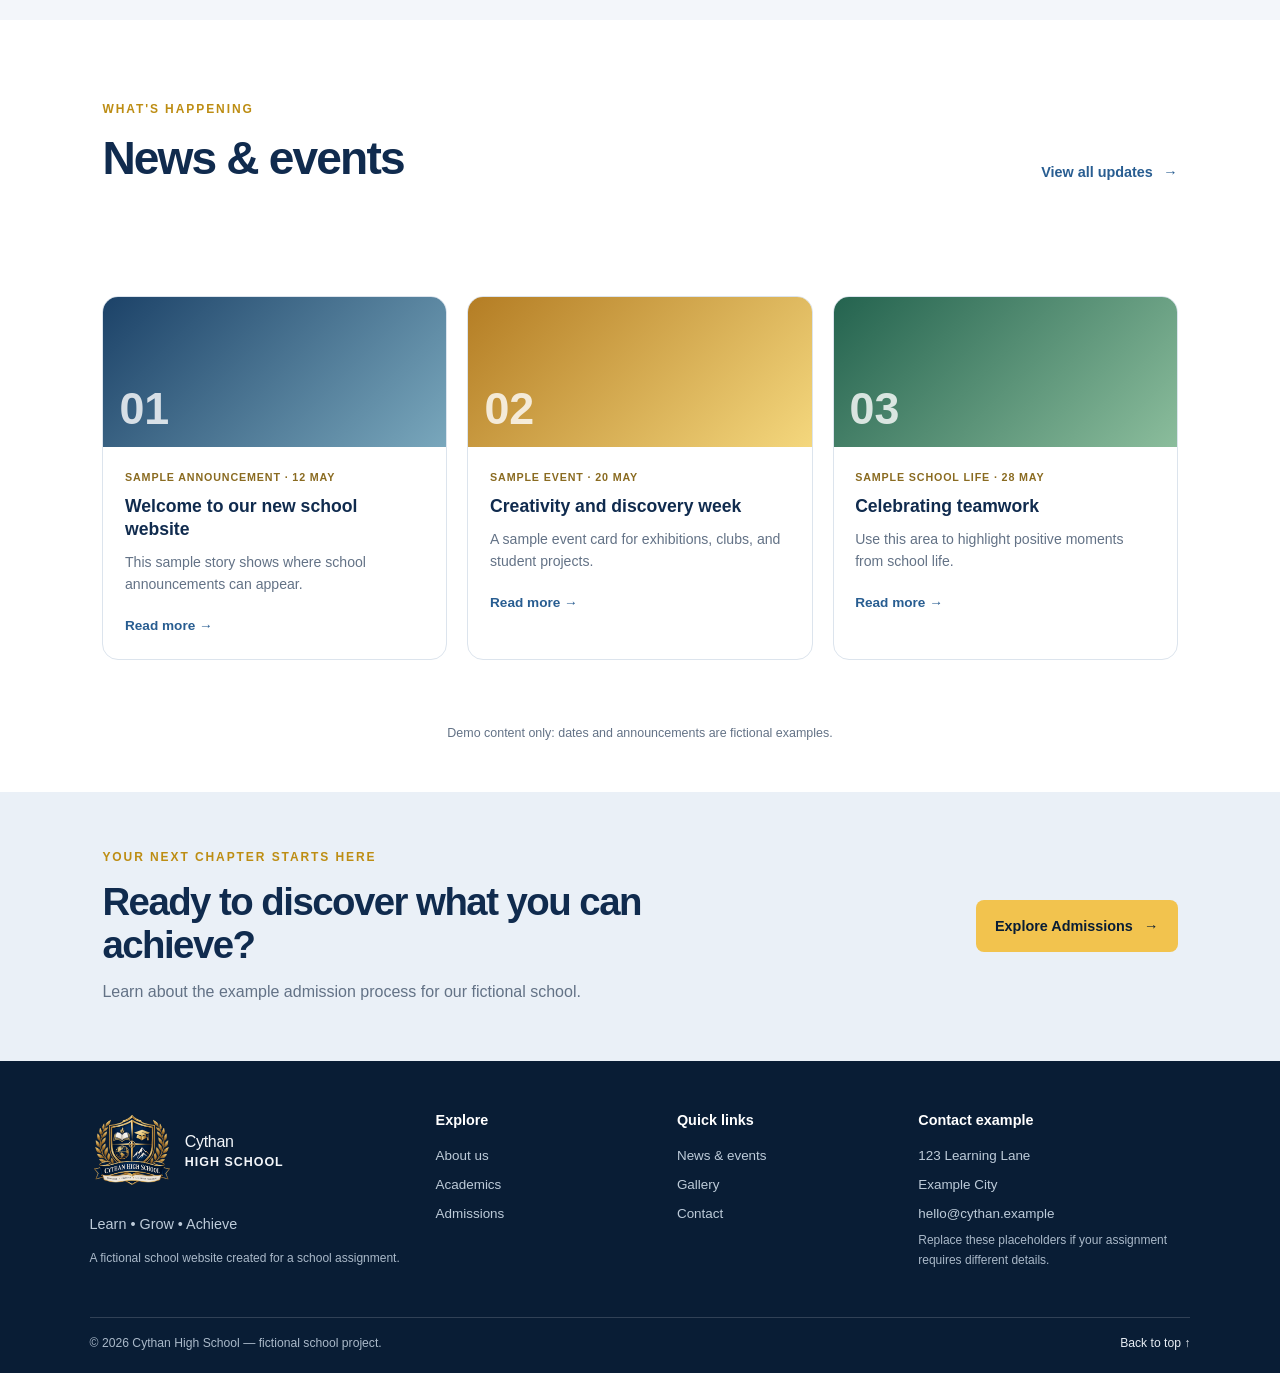
==== commit 9f0b2f97: "feat: added school logo to footer" ====
--- a/index.html
+++ b/index.html
@@ -27,7 +27,9 @@
       <span class="brand-mark" aria-hidden="true">
         <img src="Cythan High School Crest Emblem.png" alt="school-logo"></img>
       </span>
-      <span class="brand-text">Cythan <strong>High School</strong></span>
+      <span class="brand-text">
+        Cythan <strong>High School</strong>
+      </span>
     </a>
 
     <button class="menu-toggle" type="button" aria-expanded="false" aria-controls="site-nav">
@@ -150,11 +152,7 @@
 
   <footer class="site-footer">
     <div class="footer-main">
-      <div class="footer-brand"><a class="brand brand-light" href="index.html">
-      <span class="brand-mark" aria-hidden="true">
-        <img src="Cythan High School Crest Emblem.png" alt="school-logo"></img>
-      </span>
-<span class="brand-text">Cythan <strong>High School</strong></span></a><p>Learn • Grow • Achieve</p><p class="footer-disclaimer">A fictional school website created for a school assignment.</p></div>
+      <div class="footer-brand"><a class="brand brand-light" href="index.html"><span class="brand-mark" aria-hidden="true"><img src="Cythan High School Crest Emblem.png" alt="school-logo"></img></span><span class="footer-brand-text">Cythan <strong>High School</strong></span></a><p>Learn • Grow • Achieve</p><p class="footer-disclaimer">A fictional school website created for a school assignment.</p></div>
       <div><h2>Explore</h2><a href="about.html">About us</a><a href="academics.html">Academics</a><a href="admissions.html">Admissions</a></div>
       <div><h2>Quick links</h2><a href="news.html">News &amp; events</a><a href="gallery.html">Gallery</a><a href="contact.html">Contact</a></div>
       <div><h2>Contact example</h2><p>123 Learning Lane</p><p>Example City</p><p>hello@cythan.example</p><p class="footer-disclaimer">Replace these placeholders if your assignment requires different details.</p></div>
--- a/css/layout.css
+++ b/css/layout.css
@@ -40,16 +40,6 @@
 
   width: 84px;
   height: 84px;
-
-/* 
-  color: var(--navy);
-  background: var(--gold); 
-
-  border-radius: 12px 12px 12px 4px;
-
-  font-size: 1.5rem;
-  font-weight: 900;
-*/
 }
 
 .brand-text {
@@ -63,6 +53,24 @@
 }
 
 .brand-text strong {
+  margin-top: 0.2rem;
+
+  font-size: 0.78rem;
+  letter-spacing: 0.08em;
+  text-transform: uppercase;
+}
+
+.footer-brand-text {
+  display: flex;
+  flex-direction: column;
+
+  color: var(--soft);
+  font-size: 1rem;
+  line-height: 1.15;
+  letter-spacing: -0.02em;
+}
+
+.footer-brand-text strong {
   margin-top: 0.2rem;
 
   font-size: 0.78rem;
